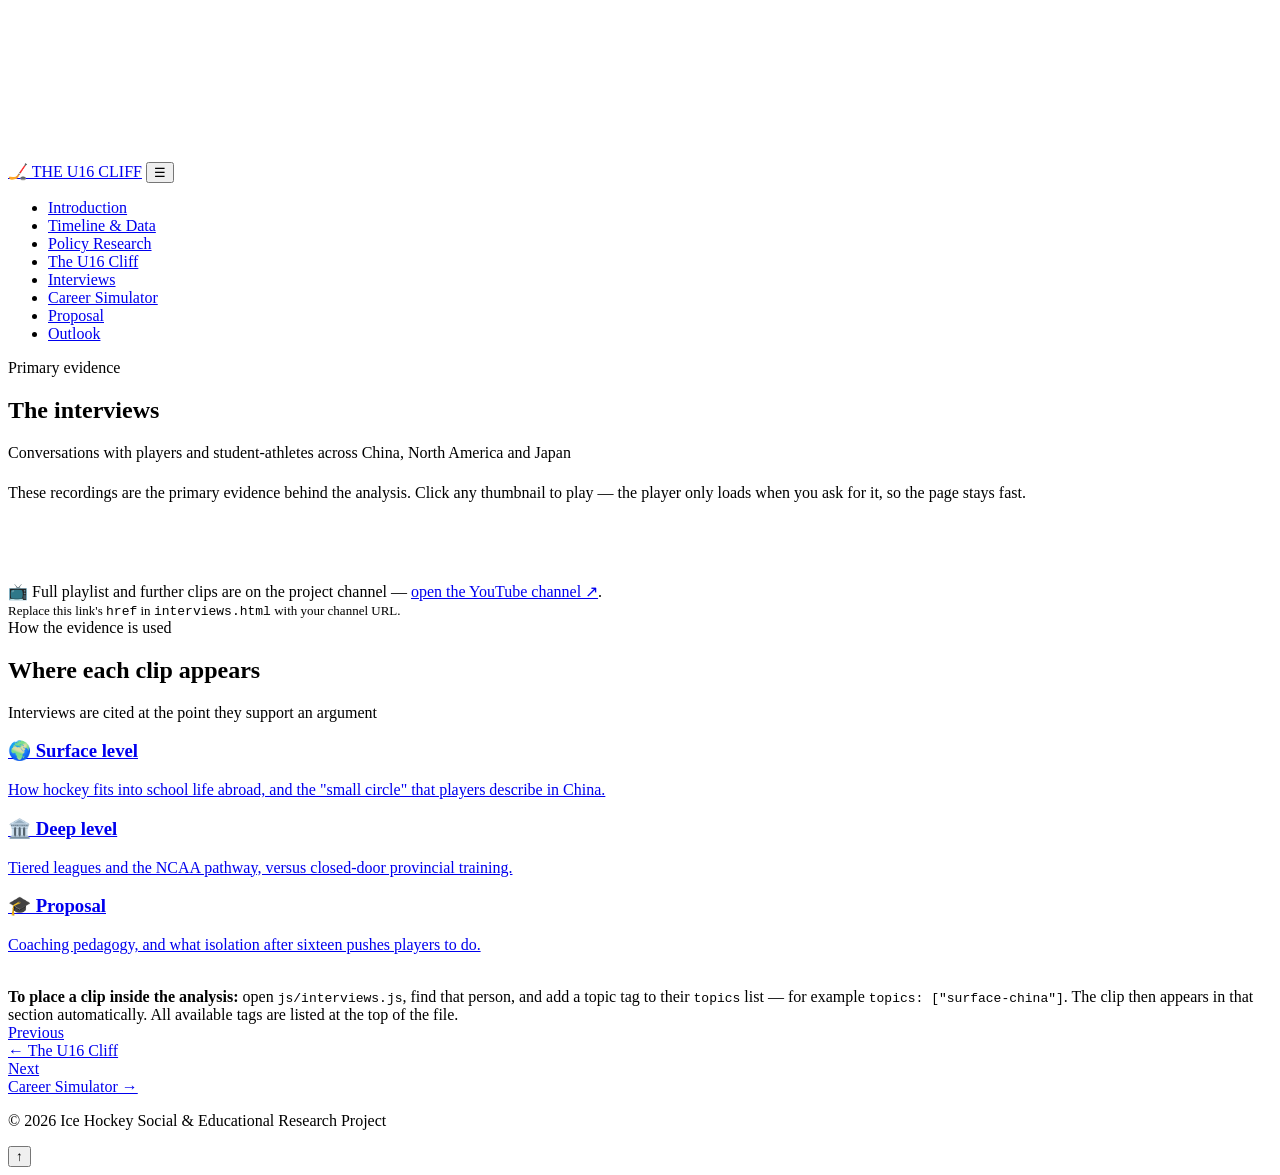
==== interviews.html @ d31b5582 "Add files via upload" ====
<!DOCTYPE html>
<html lang="en">
<head>
<meta charset="UTF-8" />
<meta name="viewport" content="width=device-width, initial-scale=1" />
<title>Interviews — The U16 Cliff</title>
<meta name="description" content="Global interviews with hockey players and student-athletes across China, North America and Japan." />
<link rel="stylesheet" href="css/style.css" />
</head>
<body data-theme="midnight">

<div id="scroll-progress"></div>
<canvas id="fx-canvas"></canvas>

<nav class="navbar">
  <div class="navbar-inner">
    <a class="navbar-brand" href="index.html">🏒 THE U16 CLIFF</a>
    <button class="navbar-toggle" aria-label="Menu">☰</button>
    <ul class="navbar-links">
      <li><a href="index.html">Introduction</a></li>
      <li><a href="timeline.html">Timeline &amp; Data</a></li>
      <li><a href="policy-research.html">Policy Research</a></li>
      <li><a href="u16-cliff.html">The U16 Cliff</a></li>
      <li><a href="interviews.html">Interviews</a></li>
      <li><a href="simulator.html">Career Simulator</a></li>
      <li><a href="proposal.html">Proposal</a></li>
      <li><a href="outlook.html">Outlook</a></li>
    </ul>
  </div>
</nav>

<section class="section" style="padding-bottom:30px;">
  <div class="container reveal">
    <div class="section-head" style="margin-bottom:22px;">
      <span class="eyebrow">Primary evidence</span>
      <h2 class="section-title">The <span class="grad">interviews</span></h2>
      <p class="section-subtitle">
        Conversations with players and student-athletes across China, North America and Japan
      </p>
    </div>

    <div class="narrow">
      <div class="callout">
        These recordings are the primary evidence behind the analysis. Click any thumbnail to play —
        the player only loads when you ask for it, so the page stays fast.
      </div>
    </div>
  </div>
</section>

<!-- ============ GALLERY (rendered from js/interviews.js) ============ -->
<section class="section" id="all" style="padding-top:10px;">
  <div class="container">
    <div data-interviews="all"></div>

    <div class="narrow" style="margin-top:40px;">
      <div class="callout">
        📺 Full playlist and further clips are on the project channel —
        <a class="inline" href="#" id="yt-channel">open the YouTube channel ↗</a>.
        <br /><span style="font-size:13px;color:var(--dim);">
          Replace this link's <code>href</code> in <code>interviews.html</code> with your channel URL.
        </span>
      </div>
    </div>
  </div>
</section>

<!-- ============ WHERE THEY APPEAR ============ -->
<section class="section" id="where">
  <div class="container reveal">
    <div class="section-head">
      <span class="eyebrow">How the evidence is used</span>
      <h2 class="section-title">Where each clip appears</h2>
      <p class="section-subtitle">Interviews are cited at the point they support an argument</p>
    </div>

    <div class="grid c3">
      <a class="card reveal" data-stagger href="u16-cliff.html#surface">
        <h3>🌍 Surface level</h3>
        <p>How hockey fits into school life abroad, and the "small circle" that players describe in China.</p>
      </a>
      <a class="card reveal" data-stagger href="u16-cliff.html#deep">
        <h3>🏛️ Deep level</h3>
        <p>Tiered leagues and the NCAA pathway, versus closed-door provincial training.</p>
      </a>
      <a class="card reveal" data-stagger href="proposal.html#p3">
        <h3>🎓 Proposal</h3>
        <p>Coaching pedagogy, and what isolation after sixteen pushes players to do.</p>
      </a>
    </div>

    <div class="narrow" style="margin-top:34px;">
      <div class="callout">
        <strong>To place a clip inside the analysis:</strong> open <code>js/interviews.js</code>,
        find that person, and add a topic tag to their <code>topics</code> list —
        for example <code>topics: ["surface-china"]</code>. The clip then appears in that
        section automatically. All available tags are listed at the top of the file.
      </div>
    </div>
  </div>
</section>

<div class="page-nav">
  <a href="u16-cliff.html"><div class="dir">Previous</div><div class="ttl">← The U16 Cliff</div></a>
  <a class="next" href="simulator.html"><div class="dir">Next</div><div class="ttl">Career Simulator →</div></a>
</div>

<footer class="footer"><p>© 2026 Ice Hockey Social &amp; Educational Research Project</p></footer>

<button id="to-top" aria-label="Back to top">↑</button>
<script src="js/main.js"></script>
<script src="js/interviews.js"></script>
</body>
</html>
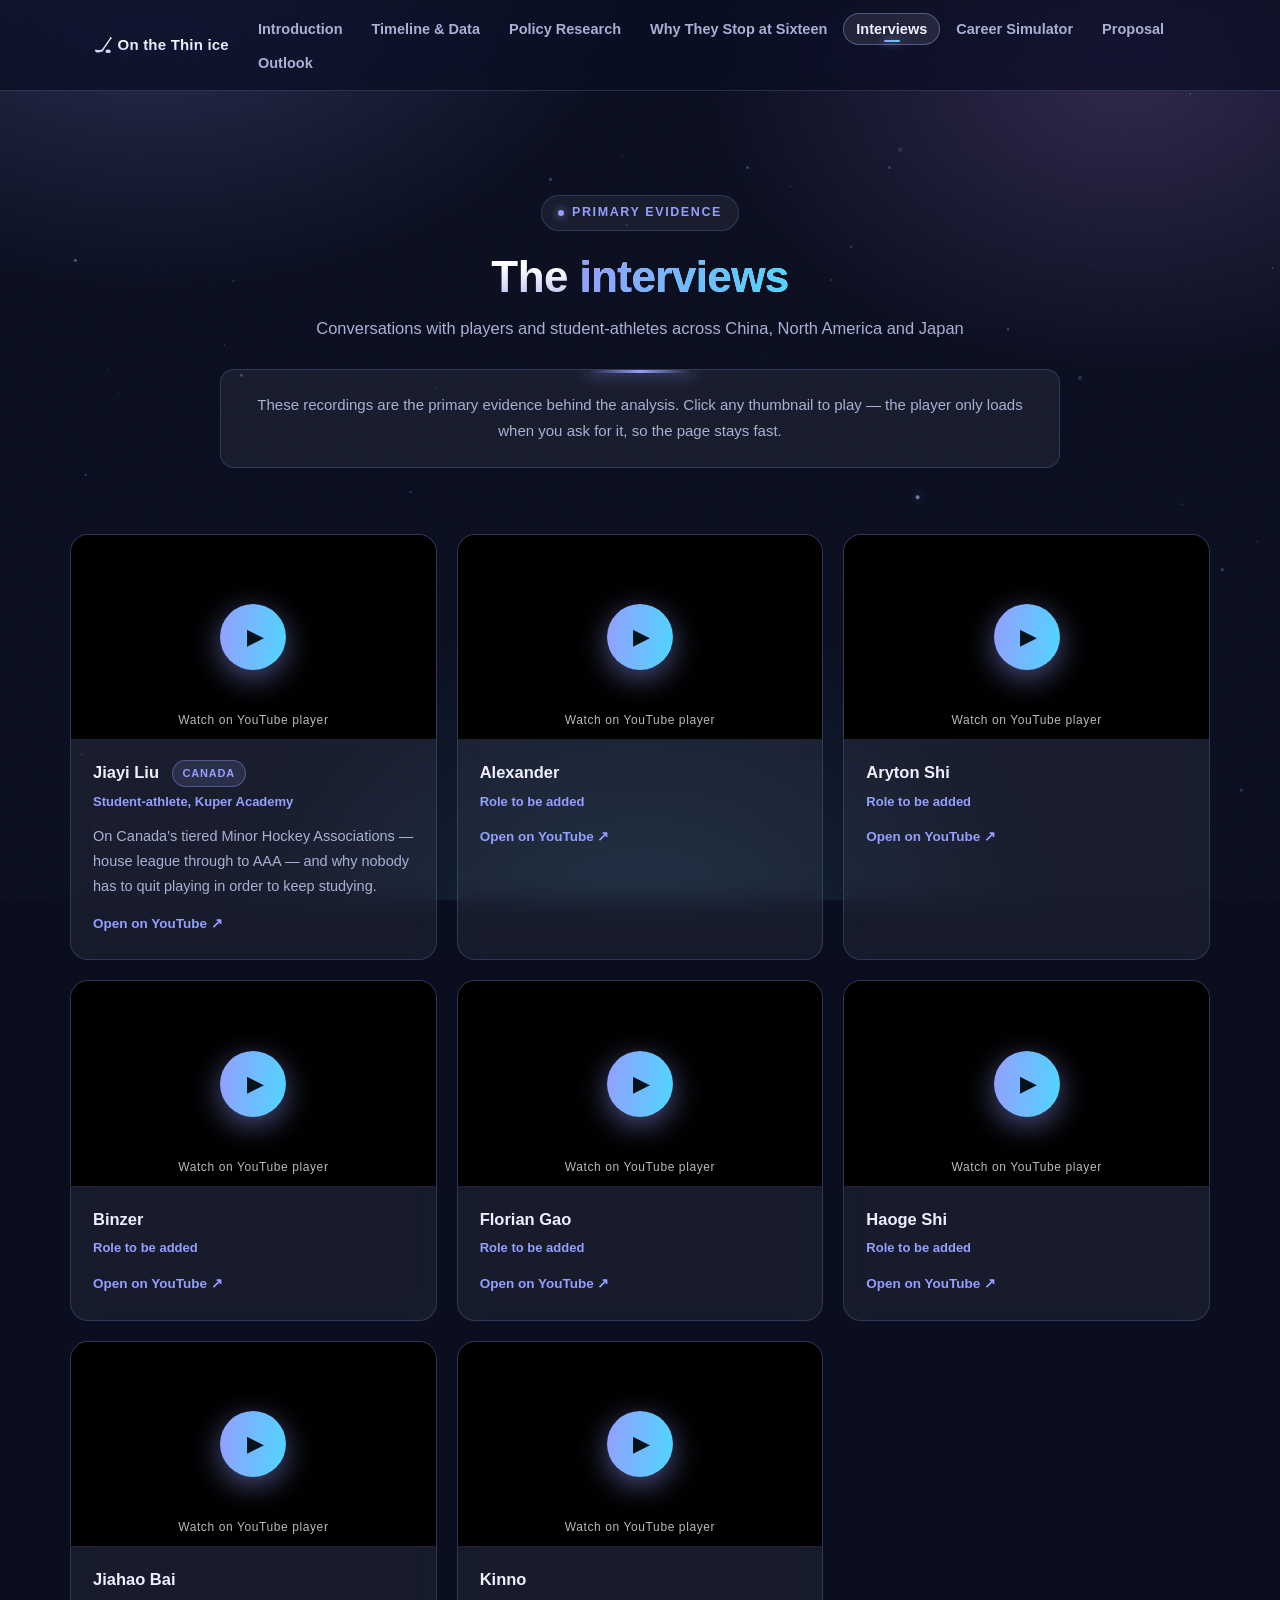
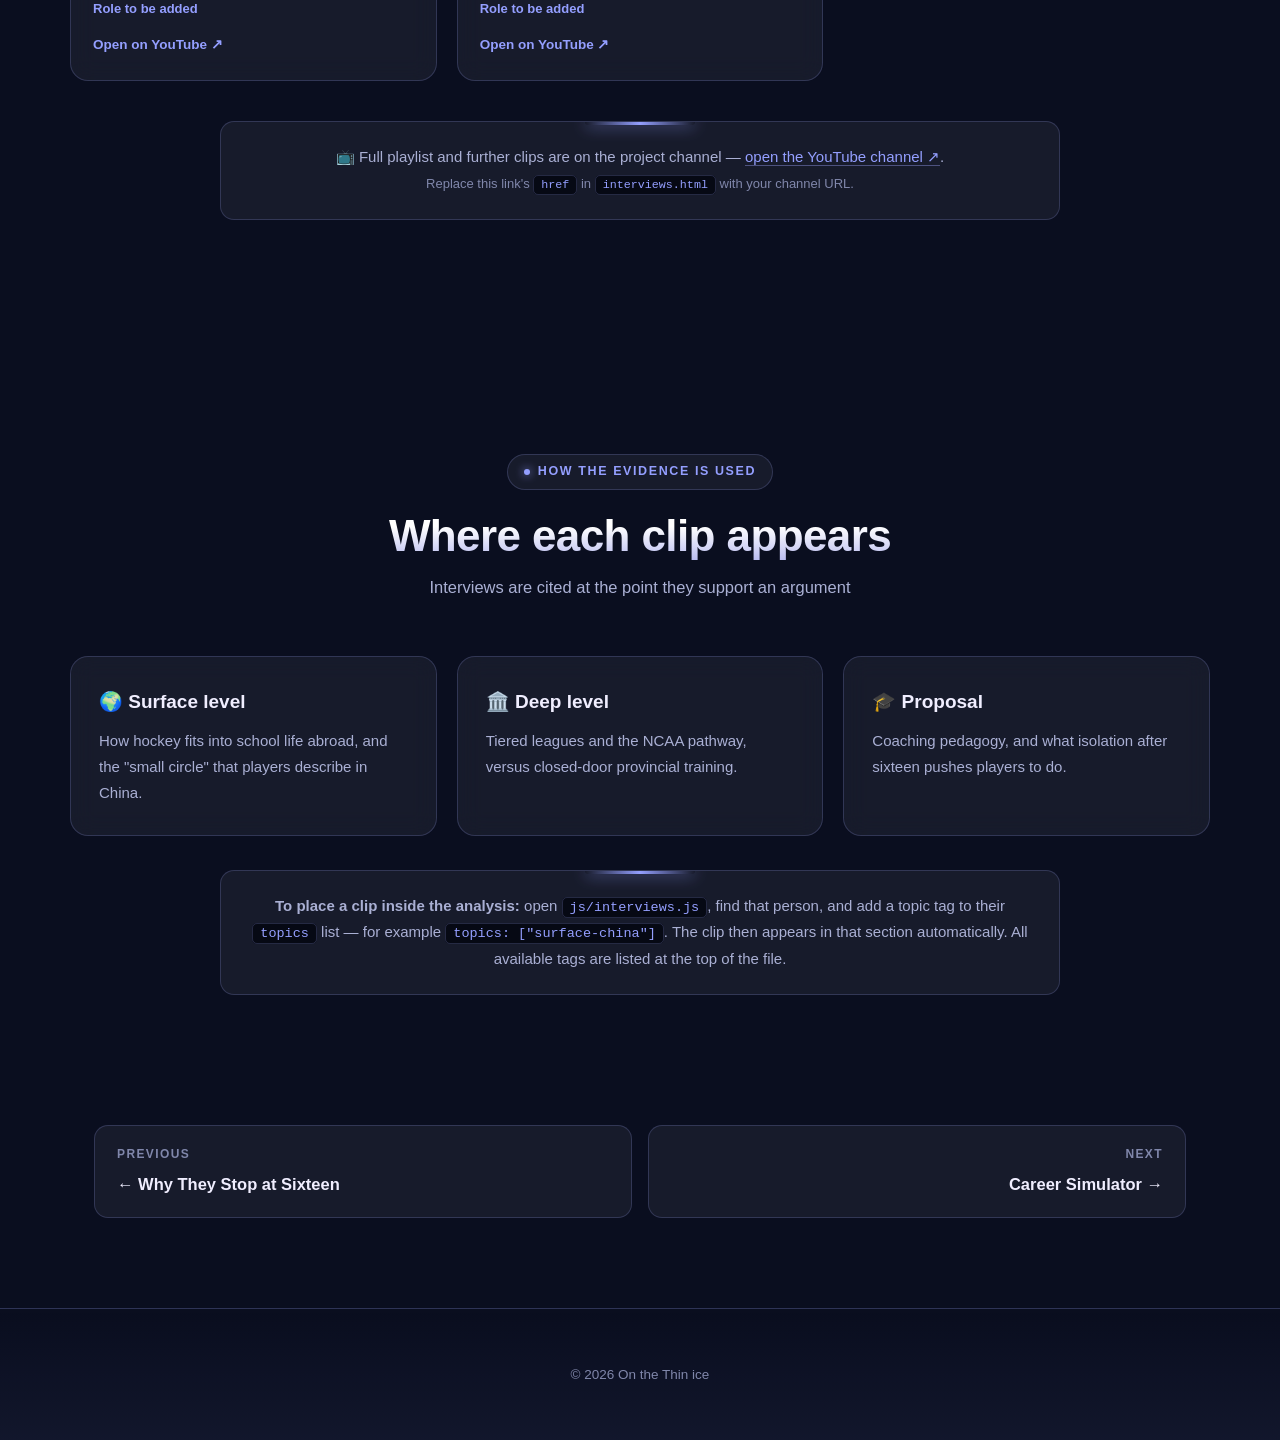
==== commit e590882f: "Rebrand site as On the Thin ice" ====
--- a/interviews.html
+++ b/interviews.html
@@ -3,7 +3,7 @@
 <head>
 <meta charset="UTF-8" />
 <meta name="viewport" content="width=device-width, initial-scale=1" />
-<title>Interviews — The U16 Cliff</title>
+<title>Interviews — On the Thin ice</title>
 <meta name="description" content="Global interviews with hockey players and student-athletes across China, North America and Japan." />
 <link rel="stylesheet" href="css/style.css" />
 </head>
@@ -14,13 +14,13 @@
 
 <nav class="navbar">
   <div class="navbar-inner">
-    <a class="navbar-brand" href="index.html">🏒 THE U16 CLIFF</a>
+    <a class="navbar-brand" href="index.html">🏒 On the Thin ice</a>
     <button class="navbar-toggle" aria-label="Menu">☰</button>
     <ul class="navbar-links">
       <li><a href="index.html">Introduction</a></li>
       <li><a href="timeline.html">Timeline &amp; Data</a></li>
       <li><a href="policy-research.html">Policy Research</a></li>
-      <li><a href="u16-cliff.html">The U16 Cliff</a></li>
+      <li><a href="u16-cliff.html">Why They Stop at Sixteen</a></li>
       <li><a href="interviews.html">Interviews</a></li>
       <li><a href="simulator.html">Career Simulator</a></li>
       <li><a href="proposal.html">Proposal</a></li>
@@ -101,11 +101,11 @@
 </section>
 
 <div class="page-nav">
-  <a href="u16-cliff.html"><div class="dir">Previous</div><div class="ttl">← The U16 Cliff</div></a>
+  <a href="u16-cliff.html"><div class="dir">Previous</div><div class="ttl">← Why They Stop at Sixteen</div></a>
   <a class="next" href="simulator.html"><div class="dir">Next</div><div class="ttl">Career Simulator →</div></a>
 </div>
 
-<footer class="footer"><p>© 2026 Ice Hockey Social &amp; Educational Research Project</p></footer>
+<footer class="footer"><p>© 2026 On the Thin ice</p></footer>
 
 <button id="to-top" aria-label="Back to top">↑</button>
 <script src="js/main.js"></script>
--- a/css/style.css
+++ b/css/style.css
@@ -0,0 +1,629 @@
+/* ============================================================
+   Ice Hockey Research Project — Site Stylesheet
+   Theme: neon ice-blue on deep navy, high contrast
+   Switch a page's palette with <body data-theme="...">
+     dark (default) · frost (light) · midnight · paper
+   ============================================================ */
+
+/* ---------- Palettes ---------- */
+:root,
+body[data-theme="dark"] {
+  --bg:        #04070f;
+  --panel:     rgba(255,255,255,.055);
+  --panel-2:   rgba(255,255,255,.09);
+  --border:    rgba(120,200,255,.20);
+  --border-2:  rgba(120,200,255,.42);
+
+  --ice:       #38d0ff;
+  --ice-2:     #6c8cff;
+  --ice-3:     #4dffd5;
+  --hot:       #ff3d6e;
+  --gold:      #ffd24d;
+
+  --text:      #f2f8ff;
+  --muted:     #a8bdd4;
+  --dim:       #7b90a8;
+
+  --aurora-1:  rgba(56,208,255,.22);
+  --aurora-2:  rgba(108,140,255,.18);
+  --aurora-3:  rgba(77,255,213,.10);
+  --nav-bg:    rgba(4,7,15,.70);
+  --grid-line: rgba(56,208,255,.07);
+  --btn-fg:    #021018;
+  --code-bg:   rgba(2,5,12,.8);
+  --shadow-lg: 0 24px 70px rgba(0,0,0,.6);
+  --noise-op:  .03;
+  --particle:  150,225,255;
+  --particle-a:1;
+  --h-grad:    linear-gradient(176deg,#ffffff 24%,#8fd8ff 60%,#38d0ff 100%);
+  --t-grad:    linear-gradient(180deg,#ffffff 32%,#9fd4f2 100%);
+}
+
+body[data-theme="frost"] {
+  --bg:        #eaf4fc;
+  --panel:     rgba(255,255,255,.82);
+  --panel-2:   rgba(255,255,255,.97);
+  --border:    rgba(10,80,140,.16);
+  --border-2:  rgba(10,110,190,.34);
+
+  --ice:       #0577c4;
+  --ice-2:     #3f5fe0;
+  --ice-3:     #00937d;
+  --hot:       #d81348;
+  --gold:      #b57d00;
+
+  --text:      #06182c;
+  --muted:     #41586f;
+  --dim:       #6d8399;
+
+  --aurora-1:  rgba(56,180,255,.26);
+  --aurora-2:  rgba(108,140,255,.16);
+  --aurora-3:  rgba(0,190,165,.14);
+  --nav-bg:    rgba(255,255,255,.78);
+  --grid-line: rgba(5,119,196,.09);
+  --btn-fg:    #ffffff;
+  --code-bg:   rgba(6,30,55,.05);
+  --shadow-lg: 0 18px 50px rgba(10,55,105,.14);
+  --noise-op:  .02;
+  --particle:  30,120,195;
+  --particle-a:.55;
+  --h-grad:    linear-gradient(176deg,#06182c 20%,#0a5c96 60%,#0577c4 100%);
+  --t-grad:    linear-gradient(180deg,#06182c 34%,#0f6aad 100%);
+}
+
+body[data-theme="midnight"] {
+  --bg:        #0a0e1f;
+  --panel:     rgba(255,255,255,.055);
+  --panel-2:   rgba(255,255,255,.09);
+  --border:    rgba(160,168,255,.20);
+  --border-2:  rgba(160,168,255,.40);
+
+  --ice:       #949fff;
+  --ice-2:     #c08bff;
+  --ice-3:     #4fd6ff;
+  --hot:       #ff4d7d;
+  --gold:      #ffd24d;
+
+  --text:      #f0eeff;
+  --muted:     #aab0d4;
+  --dim:       #8087ab;
+
+  --aurora-1:  rgba(148,159,255,.24);
+  --aurora-2:  rgba(192,139,255,.20);
+  --aurora-3:  rgba(79,214,255,.12);
+  --nav-bg:    rgba(10,14,31,.72);
+  --grid-line: rgba(148,159,255,.07);
+  --btn-fg:    #0a0c1e;
+  --code-bg:   rgba(3,5,16,.8);
+  --shadow-lg: 0 24px 70px rgba(0,0,0,.6);
+  --noise-op:  .03;
+  --particle:  175,185,255;
+  --particle-a:1;
+  --h-grad:    linear-gradient(176deg,#fff 24%,#c3c0ff 60%,#949fff 100%);
+  --t-grad:    linear-gradient(180deg,#fff 32%,#b8bbf0 100%);
+}
+
+body[data-theme="paper"] {
+  --bg:        #fbf7f0;
+  --panel:     rgba(255,255,255,.86);
+  --panel-2:   rgba(255,255,255,.99);
+  --border:    rgba(120,90,50,.18);
+  --border-2:  rgba(20,95,120,.34);
+
+  --ice:       #14657f;
+  --ice-2:     #2b8aa3;
+  --ice-3:     #bd7f1f;
+  --hot:       #b83a22;
+  --gold:      #a87400;
+
+  --text:      #16212b;
+  --muted:     #4c5a66;
+  --dim:       #82796d;
+
+  --aurora-1:  rgba(20,101,127,.16);
+  --aurora-2:  rgba(189,127,31,.14);
+  --aurora-3:  rgba(20,101,127,.08);
+  --nav-bg:    rgba(251,247,240,.84);
+  --grid-line: rgba(20,101,127,.08);
+  --btn-fg:    #ffffff;
+  --code-bg:   rgba(35,25,10,.05);
+  --shadow-lg: 0 18px 48px rgba(85,65,35,.15);
+  --noise-op:  .026;
+  --particle:  145,115,65;
+  --particle-a:.42;
+  --h-grad:    linear-gradient(176deg,#16212b 22%,#14657f 66%,#2b8aa3 100%);
+  --t-grad:    linear-gradient(180deg,#16212b 34%,#14657f 100%);
+}
+
+:root { --maxw: 1140px; --radius: 18px; }
+
+/* ---------- Base ---------- */
+* { box-sizing: border-box; margin: 0; padding: 0; }
+html { scroll-behavior: smooth; scroll-padding-top: 88px; }
+
+body {
+  font-family: "Inter", -apple-system, BlinkMacSystemFont, "Segoe UI",
+               Roboto, Helvetica, Arial, sans-serif;
+  color: var(--text); background: var(--bg);
+  line-height: 1.75; font-size: 17.5px; overflow-x: hidden;
+  -webkit-font-smoothing: antialiased;
+}
+body::before {
+  content: ""; position: fixed; inset: 0; z-index: -2; pointer-events: none;
+  background:
+    radial-gradient(780px 540px at 12% -5%,  var(--aurora-1), transparent 62%),
+    radial-gradient(700px 500px at 88% 8%,   var(--aurora-2), transparent 60%),
+    radial-gradient(720px 580px at 50% 105%, var(--aurora-3), transparent 60%),
+    var(--bg);
+}
+body::after {
+  content: ""; position: fixed; inset: 0; z-index: -1; pointer-events: none; opacity: var(--noise-op);
+  background-image: url("data:image/svg+xml,%3Csvg xmlns='http://www.w3.org/2000/svg' width='140' height='140'%3E%3Cfilter id='n'%3E%3CfeTurbulence type='fractalNoise' baseFrequency='.85' numOctaves='3'/%3E%3C/filter%3E%3Crect width='140' height='140' filter='url(%23n)'/%3E%3C/svg%3E");
+}
+img { max-width: 100%; height: auto; display: block; }
+a { color: var(--ice); text-decoration: none; }
+a.inline { border-bottom: 1px solid var(--border-2); }
+a.inline:hover { border-bottom-color: var(--ice); }
+::selection { background: color-mix(in srgb, var(--ice) 35%, transparent); }
+
+#fx-canvas { position: fixed; inset: 0; z-index: -1; pointer-events: none; }
+#scroll-progress {
+  position: fixed; top: 0; left: 0; height: 3px; width: 0; z-index: 200;
+  background: linear-gradient(90deg, var(--ice), var(--ice-2), var(--ice-3));
+  box-shadow: 0 0 14px color-mix(in srgb, var(--ice) 70%, transparent);
+}
+
+/* ---------- Nav ---------- */
+.navbar {
+  position: sticky; top: 0; z-index: 100; background: var(--nav-bg);
+  backdrop-filter: blur(18px) saturate(160%); -webkit-backdrop-filter: blur(18px) saturate(160%);
+  border-bottom: 1px solid var(--border);
+}
+.navbar-inner { max-width: var(--maxw); margin: 0 auto; padding: 13px 24px; display: flex; align-items: center; justify-content: space-between; gap: 16px; }
+.navbar-brand {
+  font-weight: 800; font-size: 15px; letter-spacing: .2px; white-space: nowrap;
+  background: var(--t-grad); -webkit-background-clip: text; background-clip: text; color: transparent;
+}
+.navbar-links { display: flex; gap: 3px; list-style: none; flex-wrap: wrap; }
+.navbar-links a {
+  position: relative; color: var(--muted); font-size: 14.5px; font-weight: 600;
+  padding: 8px 13px; border-radius: 999px; transition: color .2s, background .2s; white-space: nowrap;
+}
+.navbar-links a:hover { color: var(--text); background: var(--panel); }
+.navbar-links a.active { color: var(--text); background: var(--panel-2); box-shadow: inset 0 0 0 1px var(--border-2); }
+.navbar-links a.active::after {
+  content: ""; position: absolute; left: 50%; bottom: 3px; transform: translateX(-50%);
+  width: 16px; height: 2px; border-radius: 2px;
+  background: linear-gradient(90deg, var(--ice), var(--ice-3)); box-shadow: 0 0 10px var(--ice);
+}
+.navbar-toggle { display: none; background: none; border: 0; font-size: 24px; color: var(--text); cursor: pointer; }
+@media (max-width: 1000px) {
+  .navbar-toggle { display: block; }
+  .navbar-links {
+    position: absolute; top: 100%; left: 0; right: 0; flex-direction: column; gap: 0;
+    background: var(--nav-bg); backdrop-filter: blur(18px);
+    border-bottom: 1px solid var(--border); display: none; padding: 8px;
+  }
+  .navbar-links.open { display: flex; }
+  .navbar-links li { width: 100%; }
+  .navbar-links a { display: block; padding: 14px 16px; }
+}
+
+/* ---------- Layout ---------- */
+.section { padding: 104px 24px; position: relative; }
+.container { max-width: var(--maxw); margin: 0 auto; }
+.narrow { max-width: 840px; margin: 0 auto; }
+
+.eyebrow {
+  display: inline-flex; align-items: center; gap: 8px; padding: 6px 16px; border-radius: 999px;
+  background: var(--panel); border: 1px solid var(--border);
+  color: var(--ice); font-size: 12.5px; font-weight: 800; letter-spacing: 1.6px;
+  text-transform: uppercase; margin-bottom: 20px;
+}
+.eyebrow::before { content: ""; width: 6px; height: 6px; border-radius: 50%; background: var(--ice); box-shadow: 0 0 10px var(--ice); animation: pulse 2s infinite; }
+@keyframes pulse { 0%,100%{opacity:1;transform:scale(1)} 50%{opacity:.4;transform:scale(.7)} }
+
+.section-head { text-align: center; margin-bottom: 54px; }
+.section-title {
+  font-size: clamp(29px,4.2vw,44px); font-weight: 900; line-height: 1.16; letter-spacing: -.6px;
+  background: var(--t-grad); -webkit-background-clip: text; background-clip: text; color: transparent;
+}
+.section-subtitle { color: var(--muted); font-size: 16.5px; margin-top: 12px; }
+
+.prose p { margin-bottom: 20px; color: var(--muted); }
+.prose strong { color: var(--text); font-weight: 700; }
+/* Headings: accent rule sits ABOVE the text, so nothing juts out to the left */
+.prose h3 {
+  color: var(--text); font-size: 22px; font-weight: 800;
+  margin: 46px 0 16px; padding-top: 18px; position: relative;
+}
+.prose h3::before {
+  content: ""; position: absolute; top: 0; left: 0;
+  width: 46px; height: 3px; border-radius: 3px;
+  background: linear-gradient(90deg, var(--ice), var(--ice-3));
+}
+.prose h4 { color: var(--text); font-size: 18px; font-weight: 800; margin: 30px 0 10px; }
+.prose h4::before { content: "▸ "; color: var(--ice); }
+.prose ul { margin: 0 0 20px 22px; color: var(--muted); }
+.prose li { margin-bottom: 9px; }
+.grad { background: linear-gradient(92deg, var(--ice), var(--ice-3)); -webkit-background-clip: text; background-clip: text; color: transparent; }
+
+/* ---------- Hero ---------- */
+.hero {
+  position: relative; min-height: 100vh; display: flex; flex-direction: column;
+  align-items: center; justify-content: center; text-align: center; padding: 118px 24px 76px;
+}
+.hero::after {
+  content: ""; position: absolute; inset: 0; pointer-events: none; z-index: -1;
+  background-image: linear-gradient(var(--grid-line) 1px, transparent 1px),
+                    linear-gradient(90deg, var(--grid-line) 1px, transparent 1px);
+  background-size: 64px 64px;
+  mask-image: radial-gradient(ellipse 78% 55% at 50% 42%, #000 20%, transparent 76%);
+  -webkit-mask-image: radial-gradient(ellipse 78% 55% at 50% 42%, #000 20%, transparent 76%);
+}
+.hero-badge {
+  display: inline-flex; align-items: center; gap: 10px; padding: 8px 18px; border-radius: 999px;
+  margin-bottom: 26px; background: var(--panel); border: 1px solid var(--border-2);
+  color: var(--text); font-size: 13.5px; font-weight: 600; backdrop-filter: blur(10px);
+}
+.hero-badge .dot { width: 7px; height: 7px; border-radius: 50%; background: var(--ice-3); box-shadow: 0 0 10px var(--ice-3); animation: pulse 2s infinite; }
+.hero h1 {
+  font-size: clamp(32px,5.4vw,64px); font-weight: 900; line-height: 1.08;
+  letter-spacing: -1.6px; max-width: 20ch; margin-bottom: 22px;
+  background: var(--h-grad); -webkit-background-clip: text; background-clip: text; color: transparent;
+}
+.hero .hero-context { color: var(--text); font-size: clamp(17px,2vw,21px); max-width: 760px; margin-bottom: 18px; }
+.hero .subtitle { color: var(--muted); font-size: clamp(16px,1.8vw,19px); max-width: 680px; margin-bottom: 32px; min-height: 3em; }
+.hero .authors { color: var(--text); font-size: 15.5px; margin-bottom: 6px; }
+.hero .affil { color: var(--dim); font-size: 14px; margin-bottom: 32px; }
+
+.btn-row { display: flex; gap: 13px; flex-wrap: wrap; justify-content: center; }
+.btn {
+  position: relative; overflow: hidden; display: inline-flex; align-items: center; gap: 9px;
+  padding: 14px 30px; border-radius: 999px; font-size: 15px; font-weight: 800; cursor: pointer;
+  border: 0; font-family: inherit; color: var(--btn-fg);
+  background: linear-gradient(96deg, var(--ice), var(--ice-3));
+  box-shadow: 0 6px 30px color-mix(in srgb, var(--ice) 36%, transparent);
+  transition: transform .18s cubic-bezier(.34,1.56,.64,1), box-shadow .2s;
+}
+.btn:hover { transform: translateY(-3px) scale(1.03); color: var(--btn-fg); box-shadow: 0 14px 44px color-mix(in srgb, var(--ice) 52%, transparent); }
+.btn::after {
+  content: ""; position: absolute; top: 0; left: -120%; width: 60%; height: 100%;
+  background: linear-gradient(96deg, transparent, rgba(255,255,255,.55), transparent); transition: left .6s;
+}
+.btn:hover::after { left: 130%; }
+.btn.ghost { background: var(--panel); color: var(--text); border: 1px solid var(--border-2); box-shadow: none; backdrop-filter: blur(10px); }
+.btn.ghost:hover { background: var(--panel-2); border-color: var(--ice); }
+.btn.big { padding: 18px 44px; font-size: 17px; }
+
+.scroll-hint { margin-top: 56px; color: var(--dim); font-size: 12.5px; letter-spacing: 2.4px; animation: bob 1.8s infinite; }
+@keyframes bob { 0%,100%{transform:translateY(0);opacity:.6} 50%{transform:translateY(8px);opacity:1} }
+
+/* ---------- Cards ---------- */
+.card {
+  position: relative; overflow: hidden; background: var(--panel);
+  border: 1px solid var(--border); border-radius: var(--radius); padding: 28px;
+  backdrop-filter: blur(12px);
+  transition: transform .3s cubic-bezier(.2,.8,.3,1), border-color .3s, box-shadow .3s;
+}
+.card:hover { transform: translateY(-6px); border-color: var(--border-2); box-shadow: var(--shadow-lg); }
+.card::before {
+  content: ""; position: absolute; inset: 0; opacity: 0; transition: opacity .3s; pointer-events: none;
+  background: radial-gradient(340px circle at var(--mx,50%) var(--my,50%), color-mix(in srgb, var(--ice) 15%, transparent), transparent 65%);
+}
+.card:hover::before { opacity: 1; }
+.card h3 { color: var(--text); font-size: 19px; font-weight: 800; margin-bottom: 10px; }
+.card p { color: var(--muted); font-size: 15px; }
+
+.grid { display: grid; gap: 20px; }
+.grid.c2 { grid-template-columns: repeat(auto-fit, minmax(320px,1fr)); }
+.grid.c3 { grid-template-columns: repeat(auto-fit, minmax(260px,1fr)); }
+.grid.c4 { grid-template-columns: repeat(auto-fit, minmax(210px,1fr)); }
+
+.stat-card { text-align: center; }
+.stat-card .num {
+  font-size: 42px; font-weight: 900; line-height: 1.1; letter-spacing: -1px;
+  background: var(--t-grad); -webkit-background-clip: text; background-clip: text; color: transparent;
+}
+.stat-card .num .unit { font-size: 19px; }
+.stat-card .label { color: var(--muted); font-size: 13.5px; margin-top: 10px; }
+
+/* ---------- Figures ---------- */
+.figure { margin: 34px auto; text-align: center; }
+.figure img { border-radius: var(--radius); margin: 0 auto; border: 1px solid var(--border); box-shadow: var(--shadow-lg); }
+.figure figcaption { color: var(--dim); font-size: 13.5px; margin-top: 14px; }
+.split { display: grid; grid-template-columns: 1fr 1fr; gap: 44px; align-items: center; }
+.split img { border-radius: var(--radius); border: 1px solid var(--border); box-shadow: var(--shadow-lg); }
+@media (max-width: 860px) { .split { grid-template-columns: 1fr; gap: 26px; } }
+
+/* ---------- Survey bar charts (built from real data) ---------- */
+.chart {
+  background: var(--panel); border: 1px solid var(--border); border-radius: var(--radius);
+  padding: 26px 28px; backdrop-filter: blur(12px);
+}
+.chart-head { margin-bottom: 20px; }
+.chart-q { color: var(--ice); font-size: 12px; font-weight: 800; letter-spacing: 1.4px; text-transform: uppercase; }
+.chart-title { color: var(--text); font-size: 19px; font-weight: 800; margin-top: 6px; line-height: 1.35; }
+.chart-n { color: var(--dim); font-size: 12.5px; margin-top: 5px; }
+.bar-row { display: grid; grid-template-columns: minmax(120px, 38%) 1fr auto; gap: 14px; align-items: center; margin-bottom: 13px; }
+.bar-label { color: var(--muted); font-size: 14.5px; line-height: 1.35; }
+.bar-track { height: 12px; border-radius: 7px; background: color-mix(in srgb, var(--ice) 12%, transparent); overflow: hidden; }
+.bar-fill {
+  height: 100%; width: 0; border-radius: 7px;
+  background: linear-gradient(90deg, var(--ice), var(--ice-3));
+  box-shadow: 0 0 14px color-mix(in srgb, var(--ice) 55%, transparent);
+  transition: width 1.3s cubic-bezier(.2,.8,.3,1);
+}
+.bar-row.hi .bar-fill { background: linear-gradient(90deg, var(--hot), #ff8f6e); box-shadow: 0 0 16px color-mix(in srgb, var(--hot) 55%, transparent); }
+.bar-val { color: var(--text); font-size: 14.5px; font-weight: 800; min-width: 62px; text-align: right; font-variant-numeric: tabular-nums; }
+@media (max-width: 620px) {
+  .bar-row { grid-template-columns: 1fr auto; }
+  .bar-track { grid-column: 1 / -1; order: 3; }
+}
+
+/* ---------- Timeline ---------- */
+.timeline { position: relative; max-width: 820px; margin: 40px auto 0; padding-left: 34px; }
+.timeline::before { content: ""; position: absolute; left: 9px; top: 8px; bottom: 8px; width: 2px; background: var(--border-2); opacity: .45; }
+.timeline::after {
+  content: ""; position: absolute; left: 9px; top: 8px; width: 2px; height: var(--tl,0%);
+  background: linear-gradient(180deg, var(--ice), var(--ice-3)); box-shadow: 0 0 14px var(--ice); transition: height .25s linear;
+}
+.timeline-item { position: relative; padding: 0 0 32px 26px; opacity: .35; transition: opacity .5s, transform .5s; transform: translateX(-6px); }
+.timeline-item.lit { opacity: 1; transform: none; }
+.timeline-item::before {
+  content: ""; position: absolute; left: -31px; top: 9px; width: 13px; height: 13px; border-radius: 50%;
+  background: var(--bg); border: 2px solid var(--dim); transition: all .4s; z-index: 1;
+}
+.timeline-item.lit::before { background: var(--ice); border-color: var(--ice); box-shadow: 0 0 0 5px color-mix(in srgb, var(--ice) 18%, transparent), 0 0 18px var(--ice); }
+.timeline-item .year { display: inline-block; font-weight: 900; font-size: 14.5px; letter-spacing: .8px; color: var(--ice); margin-bottom: 4px; }
+.timeline-item h4 { color: var(--text); font-size: 17px; font-weight: 800; margin-bottom: 5px; }
+.timeline-item p { color: var(--muted); font-size: 15px; }
+.timeline-item.lit p { color: var(--text); }
+.timeline-item.era-down .year { color: var(--hot); }
+.timeline-item.era-down.lit::before { background: var(--hot); border-color: var(--hot); box-shadow: 0 0 0 5px color-mix(in srgb, var(--hot) 18%, transparent), 0 0 18px var(--hot); }
+
+/* ---------- Video cards ---------- */
+.video-card { padding: 0; overflow: hidden; }
+.video-card video, .video-card .video-embed { width: 100%; aspect-ratio: 16/9; background: #000; display: block; border: 0; border-bottom: 1px solid var(--border); }
+.video-placeholder {
+  width: 100%; aspect-ratio: 16/9; display: flex; flex-direction: column; align-items: center; justify-content: center; gap: 10px;
+  background: repeating-linear-gradient(45deg, color-mix(in srgb, var(--ice) 7%, transparent) 0 14px, transparent 14px 28px);
+  border-bottom: 1px solid var(--border); color: var(--dim); font-size: 14px; text-align: center; padding: 20px;
+}
+.video-placeholder .ph-icon { font-size: 30px; opacity: .8; }
+.video-meta { padding: 18px 22px 22px; }
+.video-meta .name { font-weight: 800; color: var(--text); font-size: 16.5px; }
+.video-meta .role { color: var(--ice); font-size: 13px; margin-top: 4px; font-weight: 700; }
+.video-meta .desc { font-size: 14.5px; margin-top: 10px; color: var(--muted); }
+
+/* ---------- Interview cards (click-to-play YouTube facade) ---------- */
+.iv-card { padding: 0; }
+.iv-play {
+  position: relative; display: block; width: 100%; padding: 0; cursor: pointer;
+  border: 0; border-bottom: 1px solid var(--border); background: #000;
+  aspect-ratio: 16/9; overflow: hidden; font-family: inherit;
+}
+.iv-thumb {
+  width: 100%; height: 100%; object-fit: cover; display: block;
+  transition: transform .5s cubic-bezier(.2,.8,.3,1), filter .3s;
+  filter: saturate(1.05) brightness(.92);
+}
+.iv-play:hover .iv-thumb { transform: scale(1.05); filter: saturate(1.15) brightness(1); }
+.iv-scrim { position: absolute; inset: 0; background: linear-gradient(180deg, rgba(0,0,0,.15), rgba(0,0,0,.55)); }
+.iv-btn {
+  position: absolute; top: 50%; left: 50%; transform: translate(-50%,-50%);
+  width: 66px; height: 66px; border-radius: 50%;
+  display: flex; align-items: center; justify-content: center;
+  font-size: 22px; color: #04121c; padding-left: 4px;
+  background: linear-gradient(96deg, var(--ice), var(--ice-3));
+  box-shadow: 0 8px 30px color-mix(in srgb, var(--ice) 50%, transparent);
+  transition: transform .2s cubic-bezier(.34,1.56,.64,1), box-shadow .2s;
+}
+.iv-play:hover .iv-btn { transform: translate(-50%,-50%) scale(1.12); box-shadow: 0 12px 40px color-mix(in srgb, var(--ice) 66%, transparent); }
+.iv-hint { position: absolute; bottom: 12px; left: 0; right: 0; text-align: center; color: rgba(255,255,255,.72); font-size: 12px; letter-spacing: .6px; }
+.iv-flag {
+  display: inline-block; margin-left: 8px; padding: 3px 10px; border-radius: 999px;
+  font-size: 11px; font-weight: 800; letter-spacing: .8px; text-transform: uppercase;
+  color: var(--ice); background: color-mix(in srgb, var(--ice) 14%, transparent);
+  border: 1px solid color-mix(in srgb, var(--ice) 38%, transparent); vertical-align: middle;
+}
+.iv-link { display: inline-block; margin-top: 12px; font-size: 13.5px; font-weight: 700; }
+
+/* Roster card (Outlook page) — portrait optional, initial as fallback */
+.iv-person { padding: 0; overflow: hidden; }
+.iv-portrait { position: relative; aspect-ratio: 1/1; background: var(--panel-2); overflow: hidden; }
+.iv-portrait img { width: 100%; height: 100%; object-fit: cover; display: block; }
+.iv-initials {
+  position: absolute; inset: 0; display: none;
+  align-items: center; justify-content: center;
+  font-size: 46px; font-weight: 900; color: var(--ice);
+  background: linear-gradient(160deg,
+    color-mix(in srgb, var(--ice) 16%, transparent),
+    color-mix(in srgb, var(--ice-2) 10%, transparent));
+}
+.iv-portrait.no-photo .iv-initials { display: flex; }
+.iv-person-meta { padding: 16px 18px 18px; }
+.iv-person-meta .name { color: var(--text); font-weight: 800; font-size: 16px; }
+.iv-person-meta .role { color: var(--muted); font-size: 13px; margin-top: 3px; }
+
+/* Fallback strip shown where no clip is pinned yet */
+.iv-empty {
+  display: flex; align-items: center; gap: 20px; flex-wrap: wrap;
+  padding: 22px 26px; border-radius: 16px;
+  background: var(--panel); border: 1px solid var(--border);
+  backdrop-filter: blur(12px);
+}
+.iv-empty-icon {
+  flex: none; width: 46px; height: 46px; border-radius: 50%;
+  display: flex; align-items: center; justify-content: center;
+  font-size: 16px; color: var(--btn-fg); padding-left: 3px;
+  background: linear-gradient(96deg, var(--ice), var(--ice-3));
+  box-shadow: 0 6px 22px color-mix(in srgb, var(--ice) 40%, transparent);
+}
+.iv-empty > div { flex: 1 1 260px; min-width: 0; }
+.iv-empty-t { color: var(--text); font-weight: 800; font-size: 16px; }
+.iv-empty-s { color: var(--muted); font-size: 14px; margin-top: 4px; }
+
+/* ---------- Callouts / quotes ---------- */
+/* Callout — centred, top accent instead of a left bar */
+.callout {
+  position: relative; overflow: hidden;
+  background: var(--panel); border: 1px solid var(--border);
+  border-radius: 14px; padding: 22px 26px; font-size: 15px; color: var(--muted);
+  text-align: center; margin: 26px auto;
+}
+.callout::before {
+  content: ""; position: absolute; top: 0; left: 50%; transform: translateX(-50%);
+  width: 110px; height: 3px; border-radius: 0 0 4px 4px;
+  background: linear-gradient(90deg, transparent, var(--ice), transparent);
+  box-shadow: 0 0 16px var(--ice);
+}
+.callout.warn::before { background: linear-gradient(90deg, transparent, var(--hot), transparent); box-shadow: 0 0 16px var(--hot); }
+
+/* Diagnostic pain point — centred label pill on top */
+.pain {
+  position: relative; overflow: hidden; text-align: center;
+  background: color-mix(in srgb, var(--hot) 8%, transparent);
+  border: 1px solid color-mix(in srgb, var(--hot) 28%, transparent);
+  border-radius: 16px; padding: 34px 28px 26px; margin: 0 auto 26px;
+}
+.pain::before {
+  content: ""; position: absolute; top: 0; left: 50%; transform: translateX(-50%);
+  width: 130px; height: 3px; border-radius: 0 0 4px 4px;
+  background: linear-gradient(90deg, transparent, var(--hot), transparent);
+  box-shadow: 0 0 18px var(--hot);
+}
+.pain .tag {
+  display: inline-block; margin-bottom: 12px; padding: 6px 16px; border-radius: 999px;
+  color: var(--hot); font-size: 11.5px; font-weight: 900; letter-spacing: 1.6px; text-transform: uppercase;
+  background: color-mix(in srgb, var(--hot) 13%, transparent);
+  border: 1px solid color-mix(in srgb, var(--hot) 38%, transparent);
+}
+.pain p { color: var(--muted); font-size: 15.5px; margin: 0 auto; max-width: 62ch; }
+
+/* Pull quote — centred, quotation mark as the accent */
+blockquote {
+  position: relative; text-align: center; margin: 30px auto; padding: 34px 26px 6px;
+  color: var(--text); font-size: 20px; font-style: italic; line-height: 1.6; max-width: 44ch;
+}
+blockquote::before {
+  content: "\201C"; position: absolute; top: -6px; left: 50%; transform: translateX(-50%);
+  font-size: 62px; line-height: 1; color: var(--ice); opacity: .5; font-style: normal;
+}
+blockquote cite { display: block; margin-top: 14px; font-size: 14px; font-style: normal; color: var(--dim); }
+
+.pill-nav { display: flex; gap: 9px; flex-wrap: wrap; justify-content: center; margin-bottom: 40px; }
+.pill-nav a {
+  background: var(--panel); border: 1px solid var(--border); color: var(--muted);
+  padding: 9px 19px; border-radius: 999px; font-size: 13.5px; font-weight: 700; transition: all .25s;
+}
+.pill-nav a:hover { color: var(--text); border-color: var(--ice); background: var(--panel-2); transform: translateY(-2px); }
+
+.bibtex {
+  background: var(--code-bg); border: 1px solid var(--border); color: var(--ice);
+  border-radius: 14px; padding: 22px; overflow-x: auto;
+  font-family: ui-monospace, "SF Mono", Menlo, Consolas, monospace; font-size: 12.5px; line-height: 1.7;
+}
+code { background: var(--code-bg); border: 1px solid var(--border); border-radius: 5px; padding: 2px 7px; font-size: .9em; color: var(--ice); }
+
+/* Layer diagram (surface / deep / root) — centred, numbered, top accent */
+.layers { display: grid; gap: 20px; margin: 34px auto; counter-reset: lv; }
+.layer {
+  --lc: var(--ice);
+  position: relative; overflow: hidden; text-align: center;
+  border-radius: 18px; padding: 40px 32px 28px;
+  background: var(--panel); border: 1px solid var(--border);
+  backdrop-filter: blur(12px);
+  transition: transform .3s cubic-bezier(.2,.8,.3,1), border-color .3s, box-shadow .3s;
+}
+/* accent edge across the top */
+.layer::after {
+  content: ""; position: absolute; top: 0; left: 50%; transform: translateX(-50%);
+  width: 120px; height: 3px; border-radius: 0 0 4px 4px;
+  background: linear-gradient(90deg, transparent, var(--lc), transparent);
+  box-shadow: 0 0 18px var(--lc);
+}
+/* numbered badge, centred */
+.layer::before {
+  counter-increment: lv;
+  content: counter(lv, decimal-leading-zero);
+  position: absolute; top: 14px; left: 50%; transform: translateX(-50%);
+  font-size: 11px; font-weight: 900; letter-spacing: 2px;
+  color: var(--lc); opacity: .85;
+}
+.layer:hover { transform: translateY(-5px); border-color: var(--border-2); box-shadow: var(--shadow-lg); }
+.layer .lv {
+  display: inline-block; margin-bottom: 12px; padding: 6px 16px; border-radius: 999px;
+  font-size: 11.5px; font-weight: 900; letter-spacing: 1.8px; text-transform: uppercase;
+  color: var(--lc);
+  background: color-mix(in srgb, var(--lc) 13%, transparent);
+  border: 1px solid color-mix(in srgb, var(--lc) 38%, transparent);
+}
+.layer h4 { color: var(--text); font-size: 20px; font-weight: 800; margin: 0 0 10px; }
+.layer h4::before { content: none; }
+.layer p { color: var(--muted); font-size: 15px; max-width: 54ch; margin: 0 auto; }
+.layer:nth-child(2) { --lc: var(--ice-2); }
+.layer:nth-child(3) { --lc: var(--hot); }
+
+/* Compare table */
+.compare { width: 100%; border-collapse: separate; border-spacing: 0; margin: 26px auto; font-size: 14.5px; }
+.compare th, .compare td { padding: 14px 16px; text-align: left; border-bottom: 1px solid var(--border); vertical-align: top; }
+.compare thead th { color: var(--ice); font-size: 12.5px; letter-spacing: 1.2px; text-transform: uppercase; font-weight: 800; }
+.compare td:first-child { color: var(--text); font-weight: 700; width: 22%; }
+.compare td { color: var(--muted); }
+.compare tbody tr:hover td { background: var(--panel); }
+
+/* ---------- Footer / misc ---------- */
+.footer {
+  border-top: 1px solid var(--border); text-align: center; padding: 54px 24px; font-size: 13.5px; color: var(--dim);
+  background: linear-gradient(180deg, transparent, color-mix(in srgb, var(--ice) 6%, transparent));
+}
+.footer a { color: var(--muted); }
+.footer a:hover { color: var(--ice); }
+
+.reveal { opacity: 0; transform: translateY(32px); transition: opacity .8s cubic-bezier(.2,.8,.3,1), transform .8s cubic-bezier(.2,.8,.3,1); }
+.reveal.visible { opacity: 1; transform: none; }
+
+#to-top {
+  position: fixed; right: 24px; bottom: 24px; z-index: 90; width: 46px; height: 46px;
+  border-radius: 50%; cursor: pointer; background: var(--panel-2); border: 1px solid var(--border-2);
+  color: var(--text); backdrop-filter: blur(12px); font-size: 18px;
+  opacity: 0; pointer-events: none; transition: opacity .3s, transform .3s;
+}
+#to-top.show { opacity: 1; pointer-events: auto; }
+#to-top:hover { transform: translateY(-4px); border-color: var(--ice); }
+
+/* Page navigation (prev / next) */
+.page-nav { display: flex; justify-content: space-between; gap: 16px; flex-wrap: wrap; max-width: var(--maxw); margin: 0 auto; padding: 0 24px 90px; }
+.page-nav a {
+  flex: 1 1 260px; background: var(--panel); border: 1px solid var(--border); border-radius: 14px;
+  padding: 18px 22px; transition: all .25s;
+}
+.page-nav a:hover { border-color: var(--ice); background: var(--panel-2); transform: translateY(-3px); }
+.page-nav .dir { color: var(--dim); font-size: 12px; letter-spacing: 1.4px; text-transform: uppercase; font-weight: 800; }
+.page-nav .ttl { color: var(--text); font-size: 16.5px; font-weight: 800; margin-top: 5px; }
+.page-nav a.next { text-align: right; }
+
+/* ------------------------------------------------------------
+   CENTRING GUARANTEE — must stay last so nothing can override it.
+   Any element carrying .narrow is always horizontally centred,
+   regardless of the margin shorthand its other classes set.
+   ------------------------------------------------------------ */
+.narrow { margin-left: auto !important; margin-right: auto !important; }
+.container > .prose,
+.container > .layers,
+.container > .compare { margin-left: auto; margin-right: auto; }
+
+@media (max-width: 720px) {
+  body { font-size: 16.5px; }
+  .section { padding: 74px 20px; }
+  .hero { min-height: 92vh; padding-top: 92px; }
+  .stat-card .num { font-size: 35px; }
+  .layer { padding: 34px 22px 24px; }
+  .pain { padding: 30px 20px 22px; }
+}
+
+@media (prefers-reduced-motion: reduce) {
+  * { animation: none !important; transition-duration: .01ms !important; }
+  .reveal, .timeline-item { opacity: 1; transform: none; }
+}
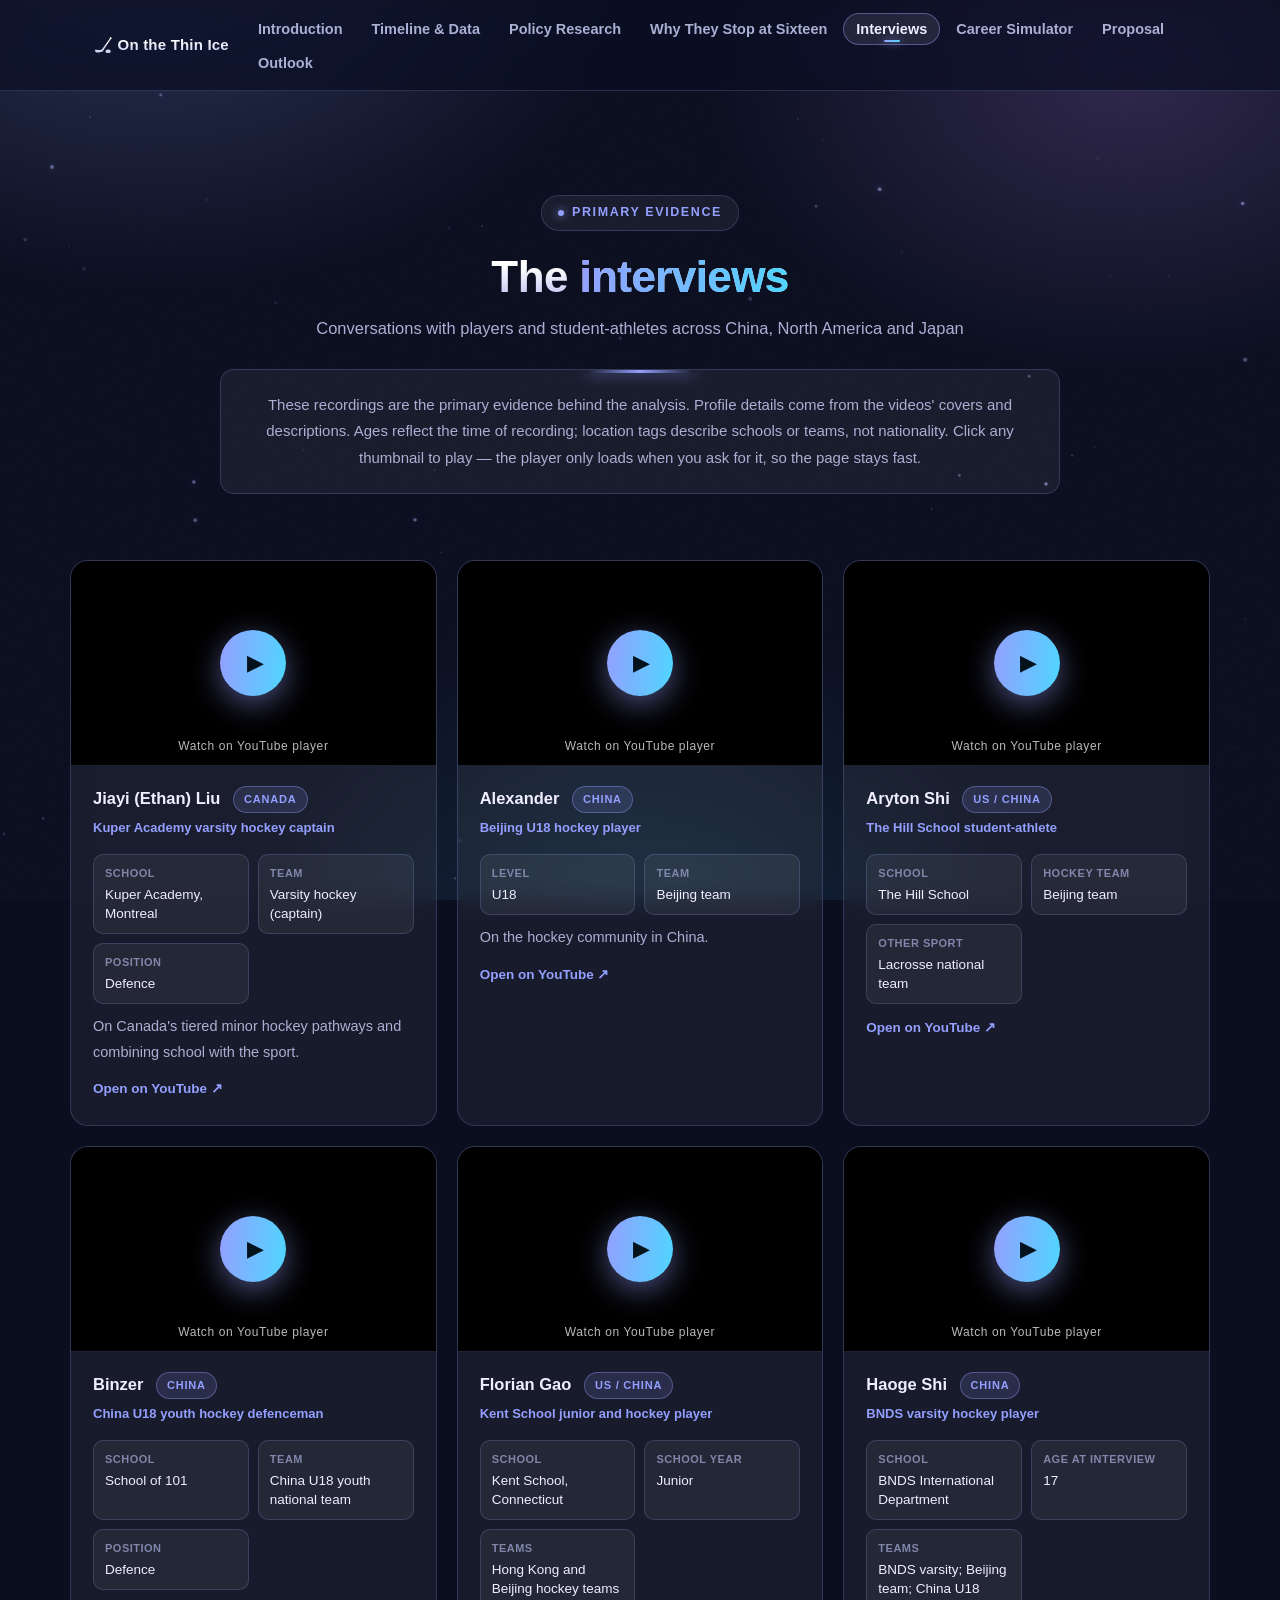
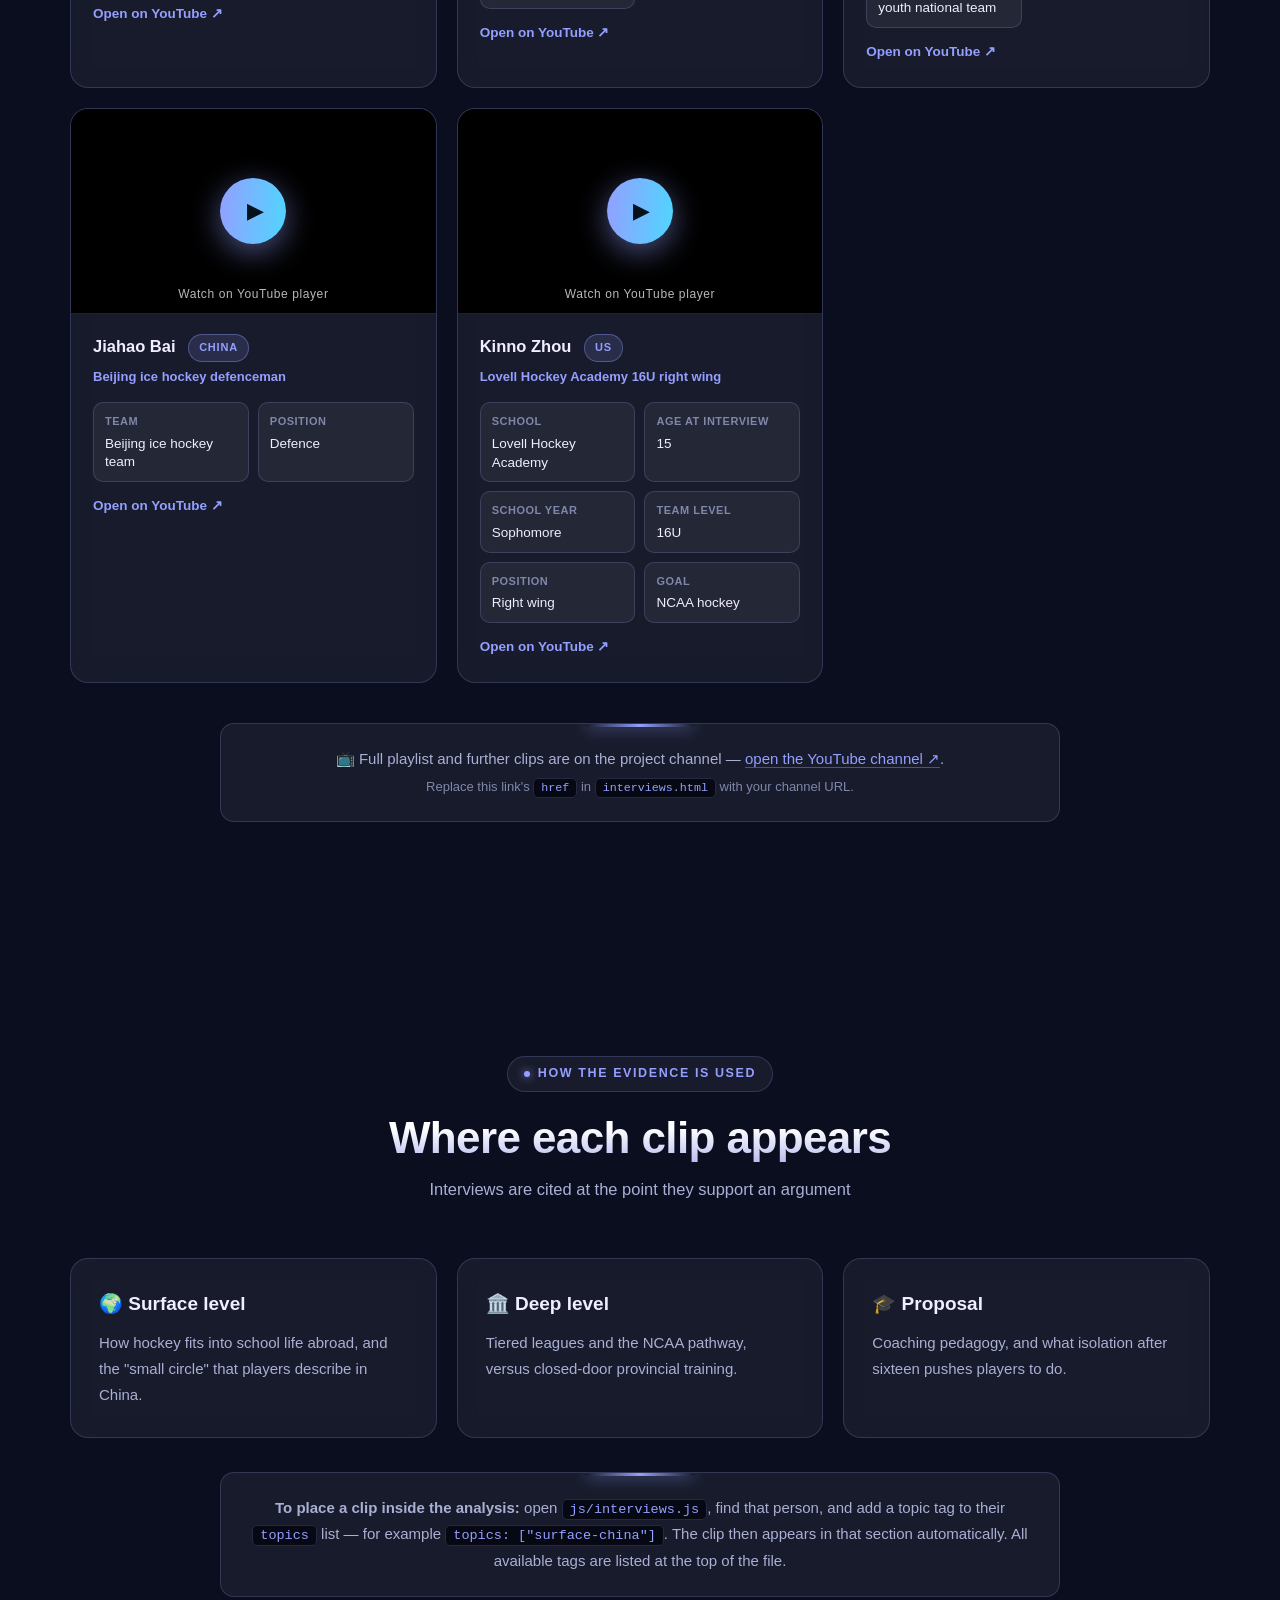
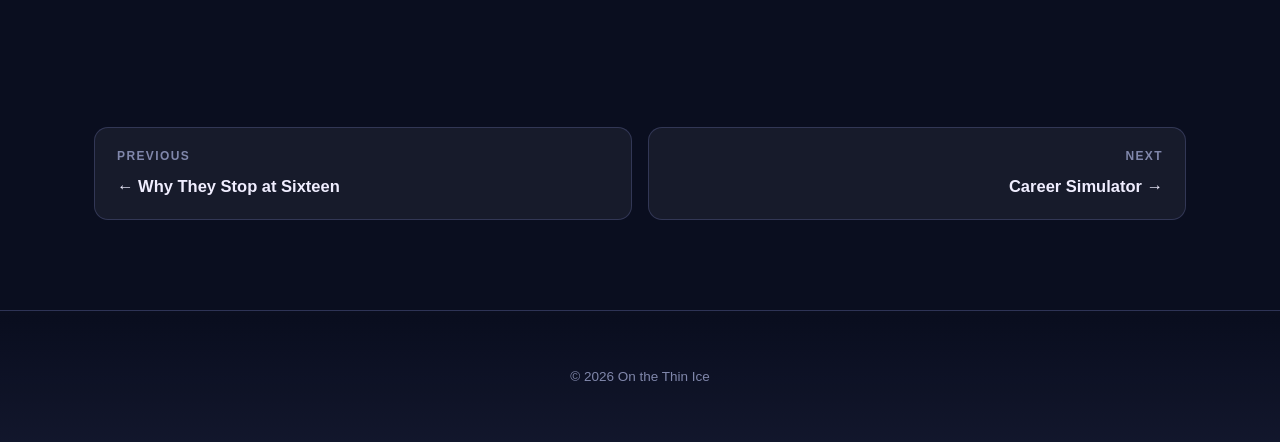
==== commit 25be2c80: "Polish site copy and add interview profiles" ====
--- a/interviews.html
+++ b/interviews.html
@@ -3,7 +3,7 @@
 <head>
 <meta charset="UTF-8" />
 <meta name="viewport" content="width=device-width, initial-scale=1" />
-<title>Interviews — On the Thin ice</title>
+<title>Interviews — On the Thin Ice</title>
 <meta name="description" content="Global interviews with hockey players and student-athletes across China, North America and Japan." />
 <link rel="stylesheet" href="css/style.css" />
 </head>
@@ -14,7 +14,7 @@
 
 <nav class="navbar">
   <div class="navbar-inner">
-    <a class="navbar-brand" href="index.html">🏒 On the Thin ice</a>
+    <a class="navbar-brand" href="index.html">🏒 On the Thin Ice</a>
     <button class="navbar-toggle" aria-label="Menu">☰</button>
     <ul class="navbar-links">
       <li><a href="index.html">Introduction</a></li>
@@ -41,8 +41,7 @@
 
     <div class="narrow">
       <div class="callout">
-        These recordings are the primary evidence behind the analysis. Click any thumbnail to play —
-        the player only loads when you ask for it, so the page stays fast.
+        These recordings are the primary evidence behind the analysis. Profile details come from the videos' covers and descriptions. Ages reflect the time of recording; location tags describe schools or teams, not nationality. Click any thumbnail to play — the player only loads when you ask for it, so the page stays fast.
       </div>
     </div>
   </div>
@@ -105,7 +104,7 @@
   <a class="next" href="simulator.html"><div class="dir">Next</div><div class="ttl">Career Simulator →</div></a>
 </div>
 
-<footer class="footer"><p>© 2026 On the Thin ice</p></footer>
+<footer class="footer"><p>© 2026 On the Thin Ice</p></footer>
 
 <button id="to-top" aria-label="Back to top">↑</button>
 <script src="js/main.js"></script>
--- a/css/style.css
+++ b/css/style.css
@@ -274,8 +274,7 @@
 }
 .hero .hero-context { color: var(--text); font-size: clamp(17px,2vw,21px); max-width: 760px; margin-bottom: 18px; }
 .hero .subtitle { color: var(--muted); font-size: clamp(16px,1.8vw,19px); max-width: 680px; margin-bottom: 32px; min-height: 3em; }
-.hero .authors { color: var(--text); font-size: 15.5px; margin-bottom: 6px; }
-.hero .affil { color: var(--dim); font-size: 14px; margin-bottom: 32px; }
+.hero .authors { color: var(--text); font-size: 15.5px; margin-bottom: 32px; }
 
 .btn-row { display: flex; gap: 13px; flex-wrap: wrap; justify-content: center; }
 .btn {
@@ -395,6 +394,11 @@
 .video-meta .name { font-weight: 800; color: var(--text); font-size: 16.5px; }
 .video-meta .role { color: var(--ice); font-size: 13px; margin-top: 4px; font-weight: 700; }
 .video-meta .desc { font-size: 14.5px; margin-top: 10px; color: var(--muted); }
+.iv-facts { display: grid; grid-template-columns: repeat(2, minmax(0, 1fr)); gap: 9px; margin: 14px 0 0; }
+.iv-fact { min-width: 0; padding: 9px 11px; border: 1px solid var(--border); border-radius: 10px; background: var(--panel); }
+.iv-fact dt { color: var(--dim); font-size: 11px; font-weight: 800; letter-spacing: .5px; text-transform: uppercase; }
+.iv-fact dd { margin: 3px 0 0; color: var(--text); font-size: 13.5px; line-height: 1.4; overflow-wrap: anywhere; }
+@media (max-width: 480px) { .iv-facts { grid-template-columns: 1fr; } }
 
 /* ---------- Interview cards (click-to-play YouTube facade) ---------- */
 .iv-card { padding: 0; }
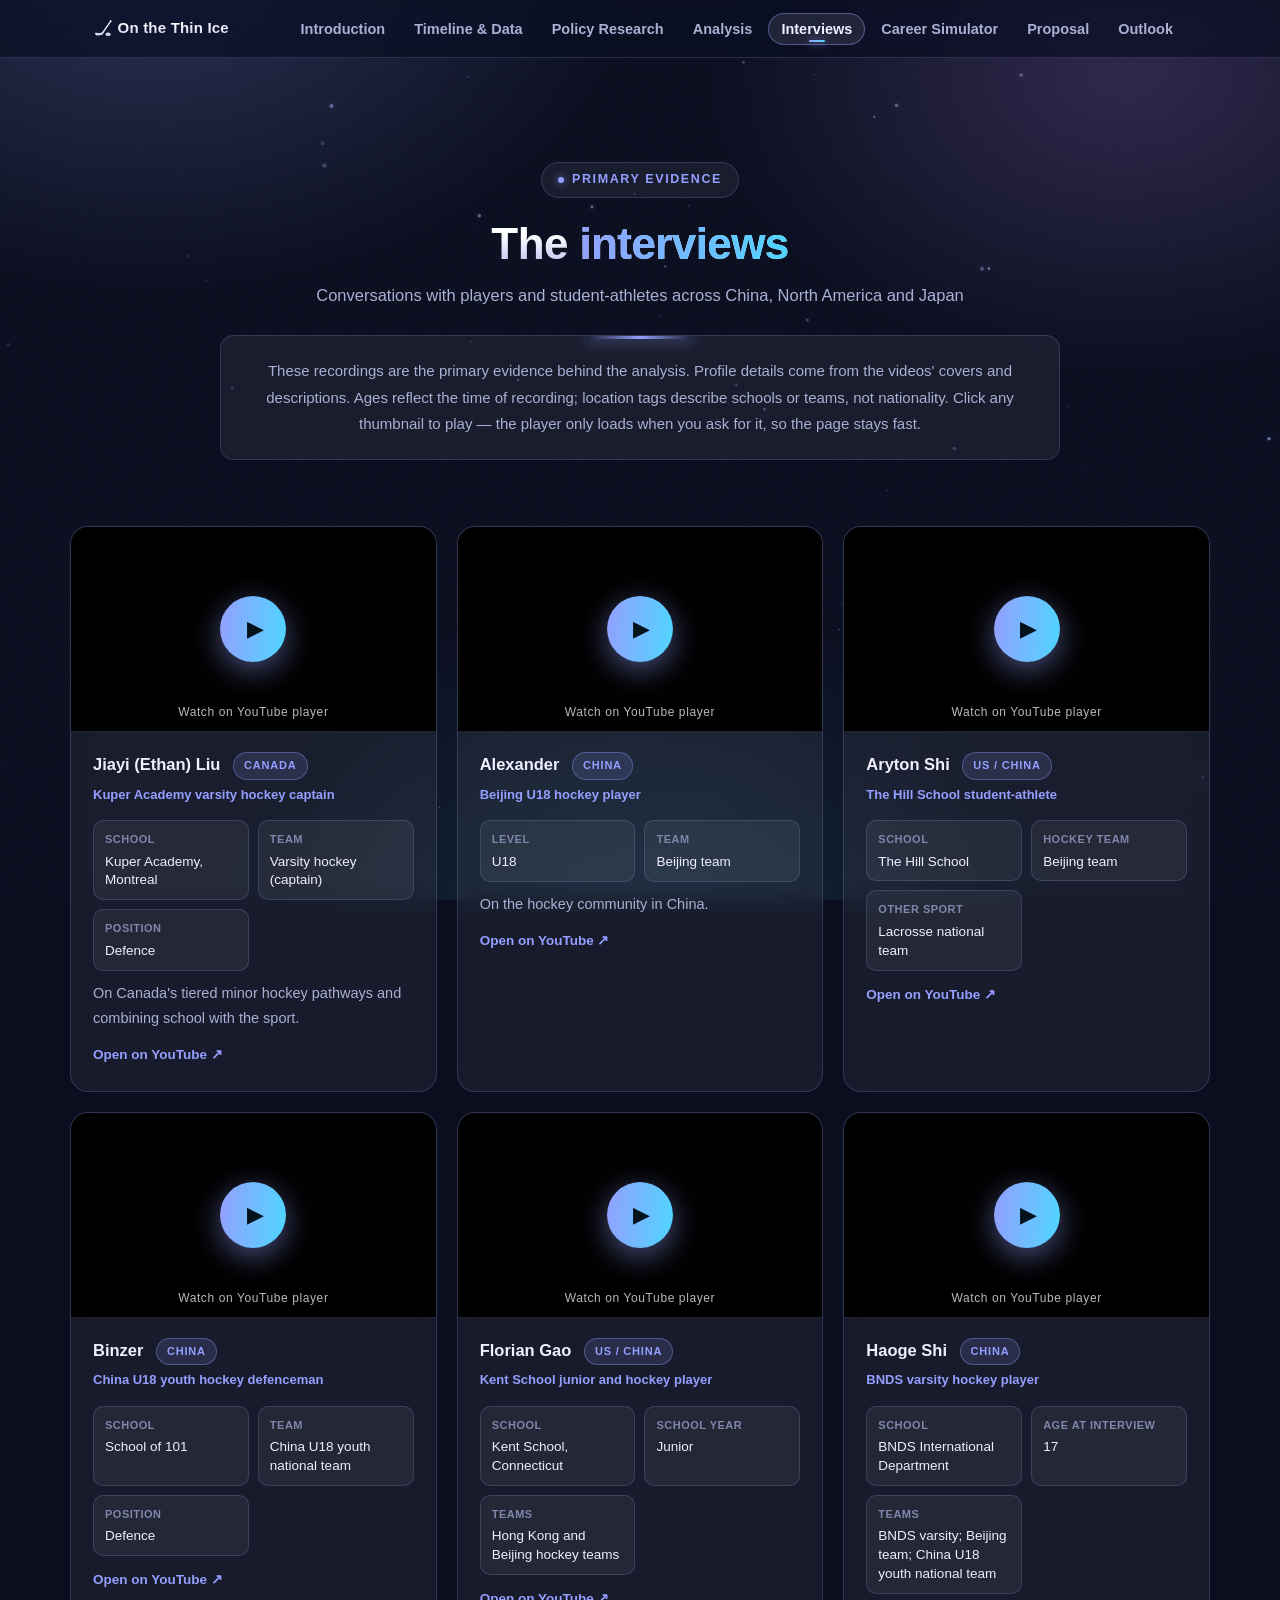
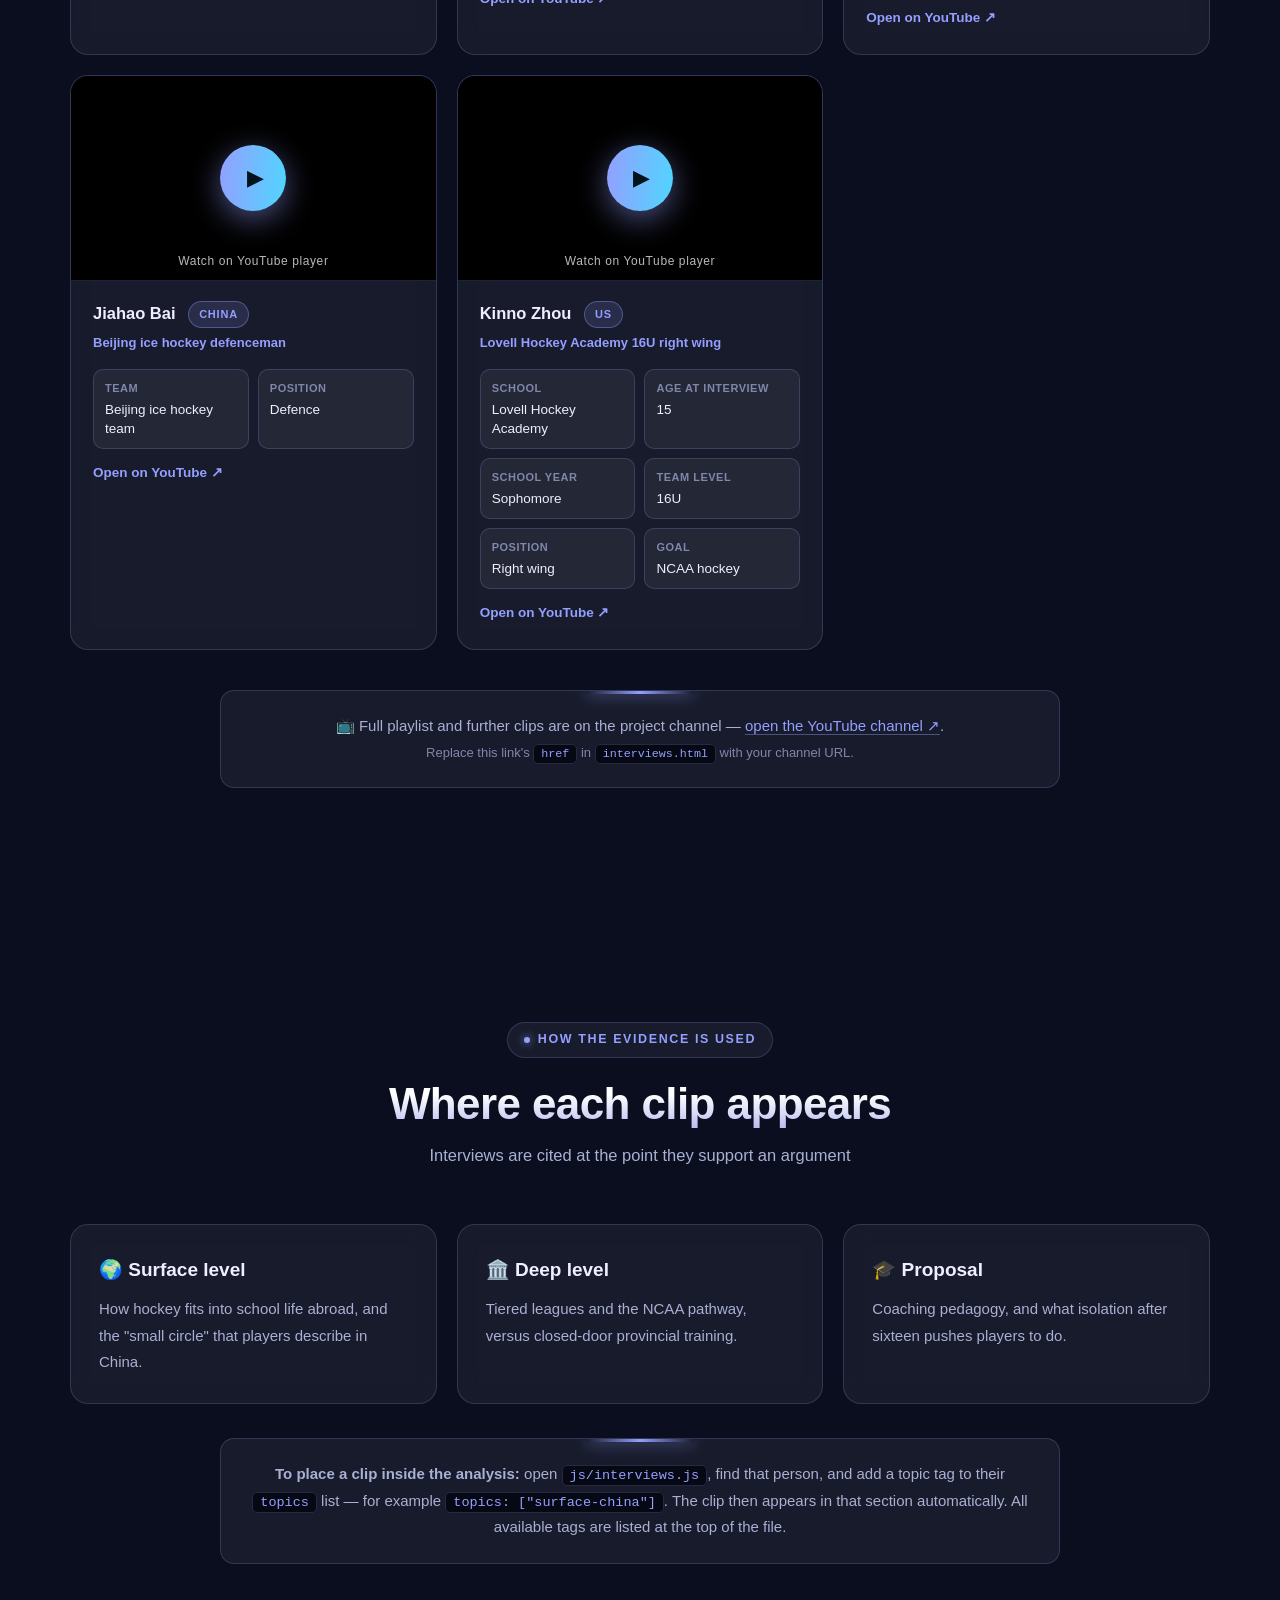
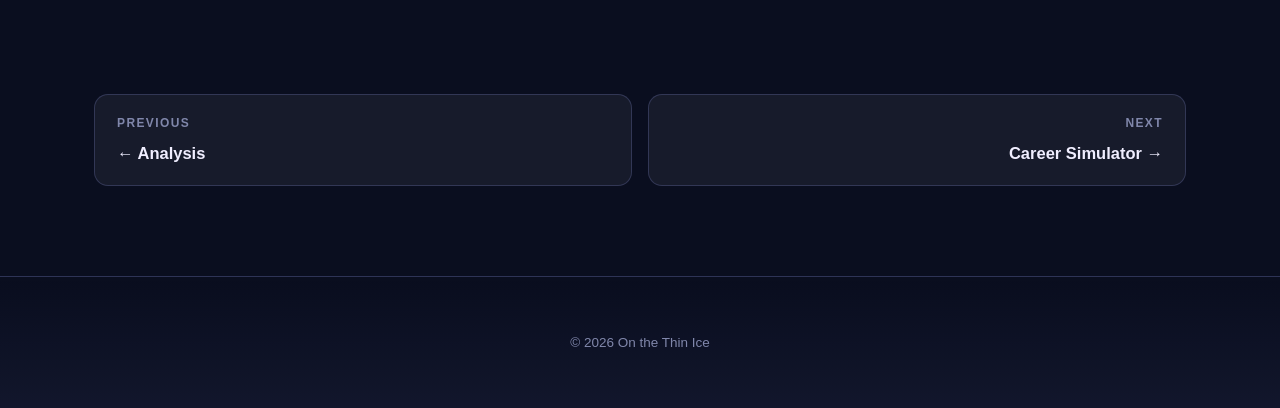
==== commit 7a3cef6c: "Shorten analysis navigation label" ====
--- a/interviews.html
+++ b/interviews.html
@@ -20,7 +20,7 @@
       <li><a href="index.html">Introduction</a></li>
       <li><a href="timeline.html">Timeline &amp; Data</a></li>
       <li><a href="policy-research.html">Policy Research</a></li>
-      <li><a href="u16-cliff.html">Why They Stop at Sixteen</a></li>
+      <li><a href="u16-cliff.html">Analysis</a></li>
       <li><a href="interviews.html">Interviews</a></li>
       <li><a href="simulator.html">Career Simulator</a></li>
       <li><a href="proposal.html">Proposal</a></li>
@@ -100,7 +100,7 @@
 </section>
 
 <div class="page-nav">
-  <a href="u16-cliff.html"><div class="dir">Previous</div><div class="ttl">← Why They Stop at Sixteen</div></a>
+  <a href="u16-cliff.html"><div class="dir">Previous</div><div class="ttl">← Analysis</div></a>
   <a class="next" href="simulator.html"><div class="dir">Next</div><div class="ttl">Career Simulator →</div></a>
 </div>
 
